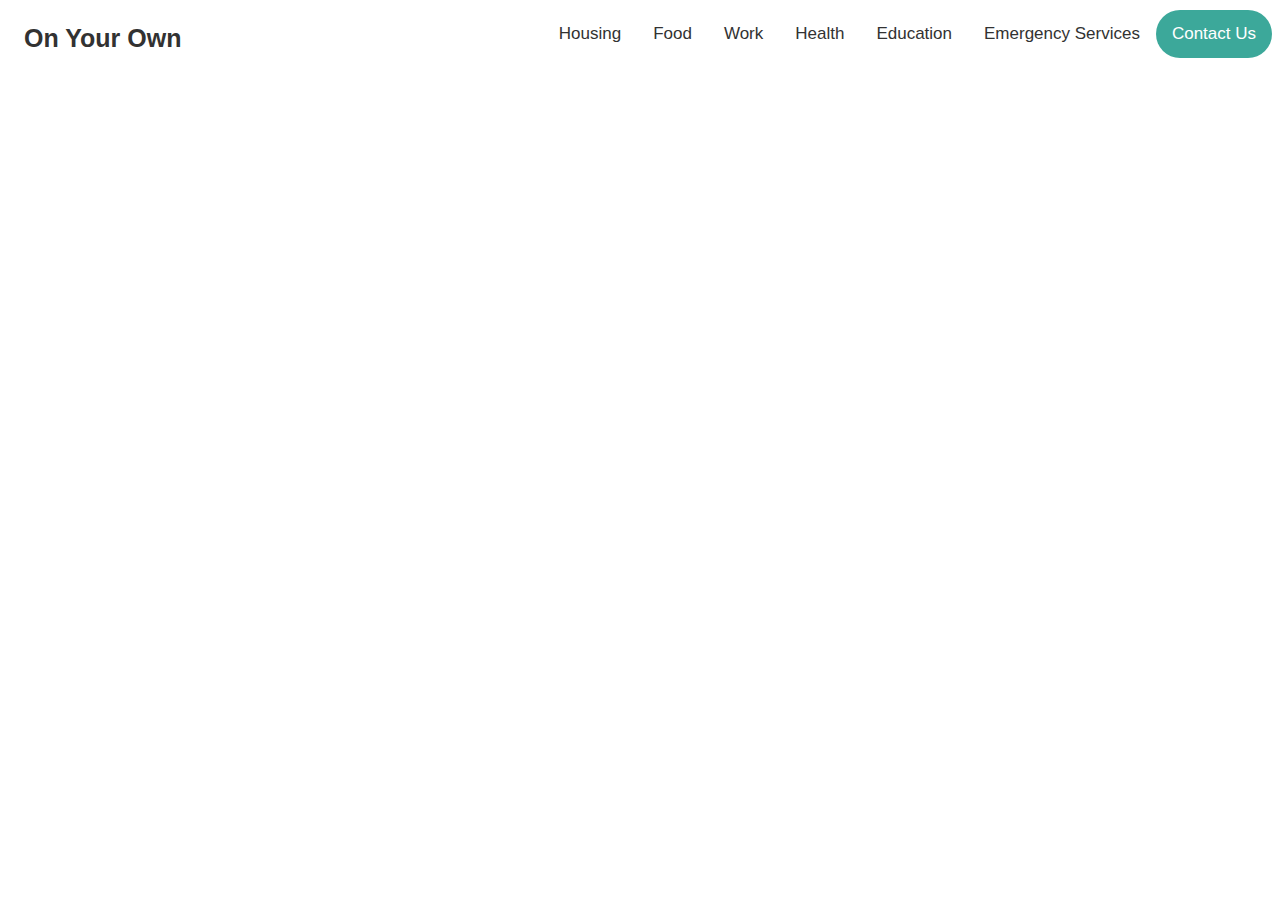
==== pages/home.html @ 9c2756fc "nav bar and basic pages" ====
<!DOCTYPE html>
<html>
  <head>
    <meta charset="UTF-8">
    <meta name="viewport" content="width=device-width, initial-scale=1.0">
    <meta http-equiv="X-UA-Compatible" content="ie=edge">
    <script src="../navbar/navBar.js" type="text/javascript" defer></script>
  </head>
  <body>
    <navbar-component></navbar-component>
    <main>
      <!-- Your page's content -->
    </main>
    <footer-component></footer-component>
  </body>
<html>
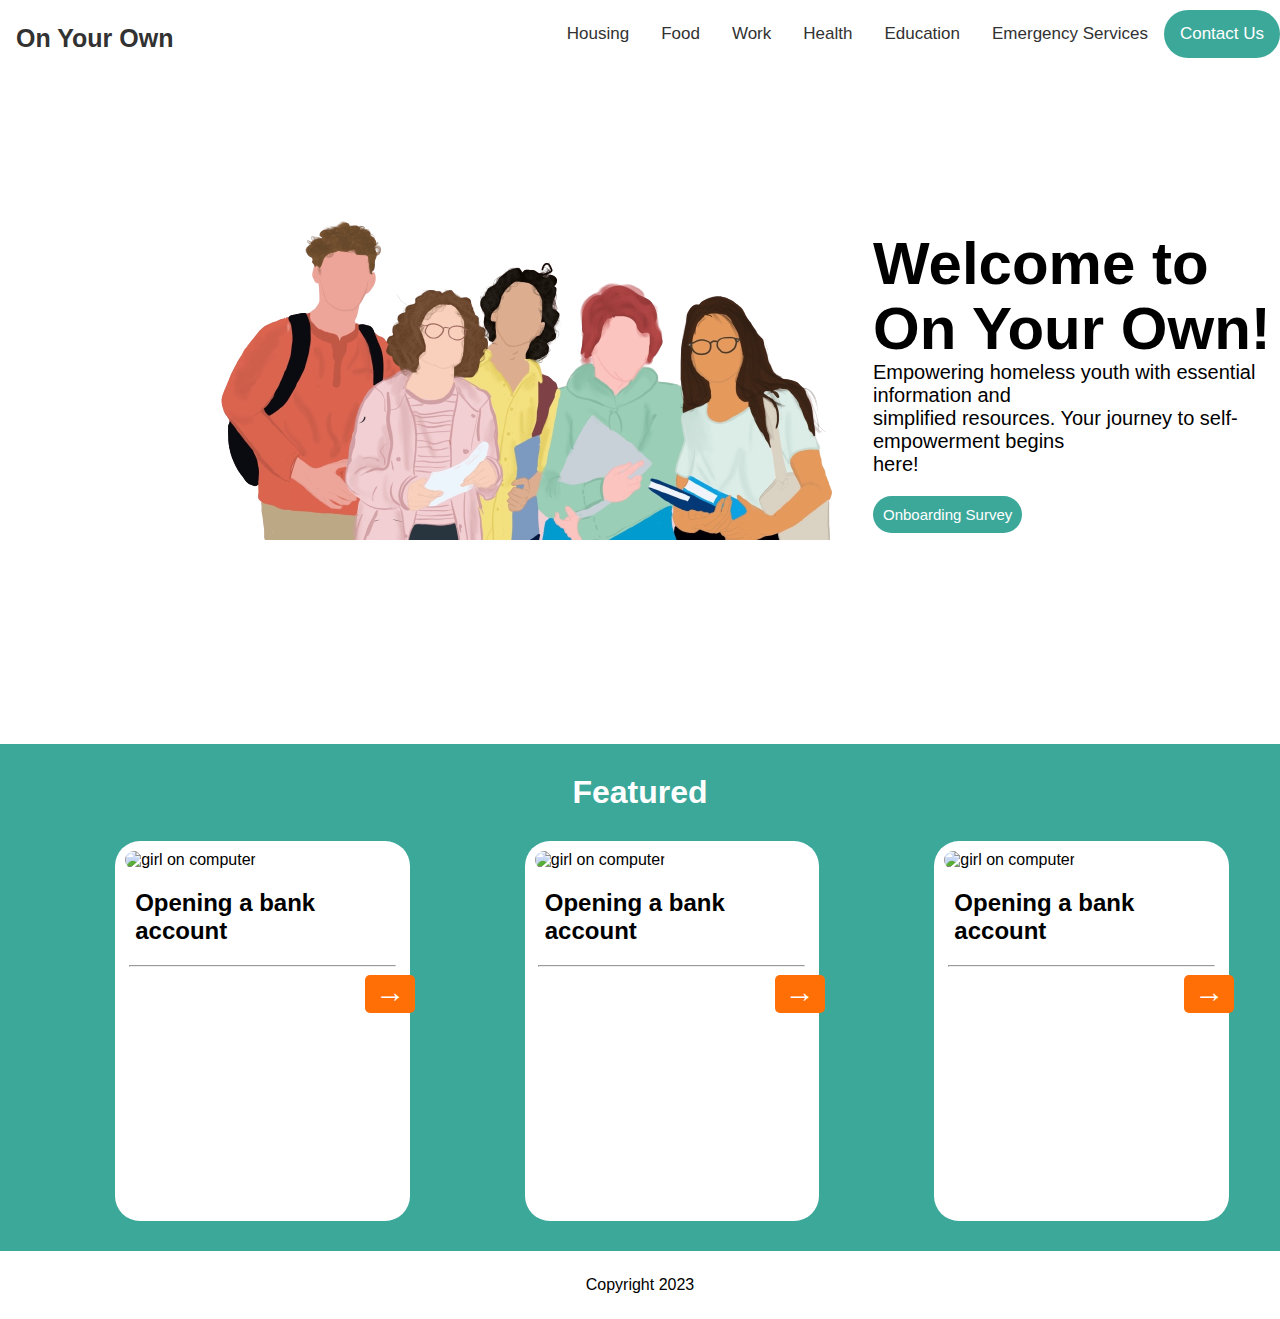
==== commit 128718bc: "home page" ====
--- a/pages/home.html
+++ b/pages/home.html
@@ -5,12 +5,49 @@
     <meta name="viewport" content="width=device-width, initial-scale=1.0">
     <meta http-equiv="X-UA-Compatible" content="ie=edge">
     <script src="../navbar/navBar.js" type="text/javascript" defer></script>
+    <script src='https://kit.fontawesome.com/a076d05399.js' crossorigin='anonymous'></script>
+    <link rel="stylesheet" type="text/css" href="../styling/general.css" />
   </head>
   <body>
     <navbar-component></navbar-component>
     <main>
-      <!-- Your page's content -->
+      <!-- Welcome page image and text -->
+      <div class="home_intro_section">
+        <div class="image">
+          <img src="../images/teen-group_pink-background_cropped-removebg-preview.png" alt="home page img">
+        </div>
+        <div class="welcomText">
+          <h1>Welcome to <br> On Your Own!</h1>
+          <p>Empowering homeless youth with essential information and <br>simplified resources. Your journey to self-empowerment begins <br> here!</p>
+          <button id="surveyButton">Onboarding Survey</button>
+        </div>
+      </div>
+      <!-- Featured articles -->
+      <div id="home_articles_section">
+        <h1 id="featured_title">Featured</h1>
+        <div class="featured_articles_row">
+          <div class="featured_articles_column">
+            <img src="../images/annie-spratt-CV3nkG7XIwg-unsplash.jpg" alt="girl on computer">
+            <h2>Opening a bank account</h2>
+            <hr>
+            <a href="" class="articleButton">&#8594;</a>
+          </div>
+          <div class="featured_articles_column">
+            <img src="../images/annie-spratt-CV3nkG7XIwg-unsplash.jpg" alt="girl on computer">
+            <h2>Opening a bank account</h2>
+            <hr>
+            <a href="" class="articleButton">&#8594;</a>
+          </div>
+          <div class="featured_articles_column">
+            <img src="../images/annie-spratt-CV3nkG7XIwg-unsplash.jpg" alt="girl on computer">
+            <h2>Opening a bank account</h2>
+            <hr>
+            <a href="" class="articleButton">&#8594;</a>
+          </div>
+        </div>
+      </div>
     </main>
-    <footer-component></footer-component>
+    <!-- footer -->
+    <footer>Copyright 2023</footer>
   </body>
 <html>--- a/styling/general.css
+++ b/styling/general.css
@@ -0,0 +1,116 @@
+main {
+    padding-top: 100px;;
+}
+
+body {
+    margin: 0;
+    font-family: Arial, Helvetica, sans-serif;
+}
+
+.home_intro_section {
+    display: grid;
+    align-items: center; 
+    grid-template-columns: 1fr 1fr;
+    column-gap: 0px;
+    margin-left: 180px;
+    margin-top: 70px;
+    margin-bottom: 200px;
+}
+
+.welcomText h1{
+    font-size: 60px;
+    line-height: 65px;
+    margin-bottom: 0;
+}
+
+.welcomText p {
+    font-size: 20px;
+    margin-top: 0;
+}
+
+#surveyButton {
+    color: white;
+    background-color: #3CA89A;
+    border-radius: 25px;
+    font-size: 15px;
+    padding:10px;
+    border:none; 
+    outline:none;
+}
+
+#surveyButton:hover {
+    background-color: #FF6F06;
+}
+
+/* Create three equal columns that floats next to each other */
+.featured_articles_column {
+    float: left;
+    width: 23%;
+    /* padding: 10px; */
+    height: 380px; /* Should be removed. Only for demonstration */
+    margin-left: 9%;
+    border-radius: 25px;
+    background-color: white;
+    text-decoration: none;
+    color: black;
+}
+
+.featured_articles_column img {
+    width: 320px;
+    height:auto;
+    border-radius: 10px;
+    margin-left:10px;
+    margin-top: 10px;
+}
+
+.featured_articles_column h2 {
+    padding-left: 20px;
+    color: black;
+}
+
+.featured_articles_column hr {
+    width: 90%;
+}
+
+/* Clear floats after the columns */
+.featured_articles_row:after {
+    content: "";
+    display: table;
+    clear: both;
+}
+
+#home_articles_section {
+    background-color: #3CA89A;
+    padding-top: 30px;
+    padding-bottom: 30px;
+}
+
+#featured_title {
+    margin: auto;
+    width: 50%;
+    text-align: center;
+    color: white;
+    padding-bottom: 30px;
+}
+
+.articleButton {
+    color: white;
+    background-color: #FF6F06;
+    border-radius: 5px;
+    font-size: 30px;
+    text-decoration: none;
+    margin-left: 250px;
+    padding-left: 10px;
+    padding-right: 10px;
+    padding-bottom: 5px;
+}
+
+.articleButton:hover {
+    background-color: #3CA89A;
+}
+
+footer {
+    padding-top: 25px;
+    padding-bottom: 25px;
+    text-align: center;
+}